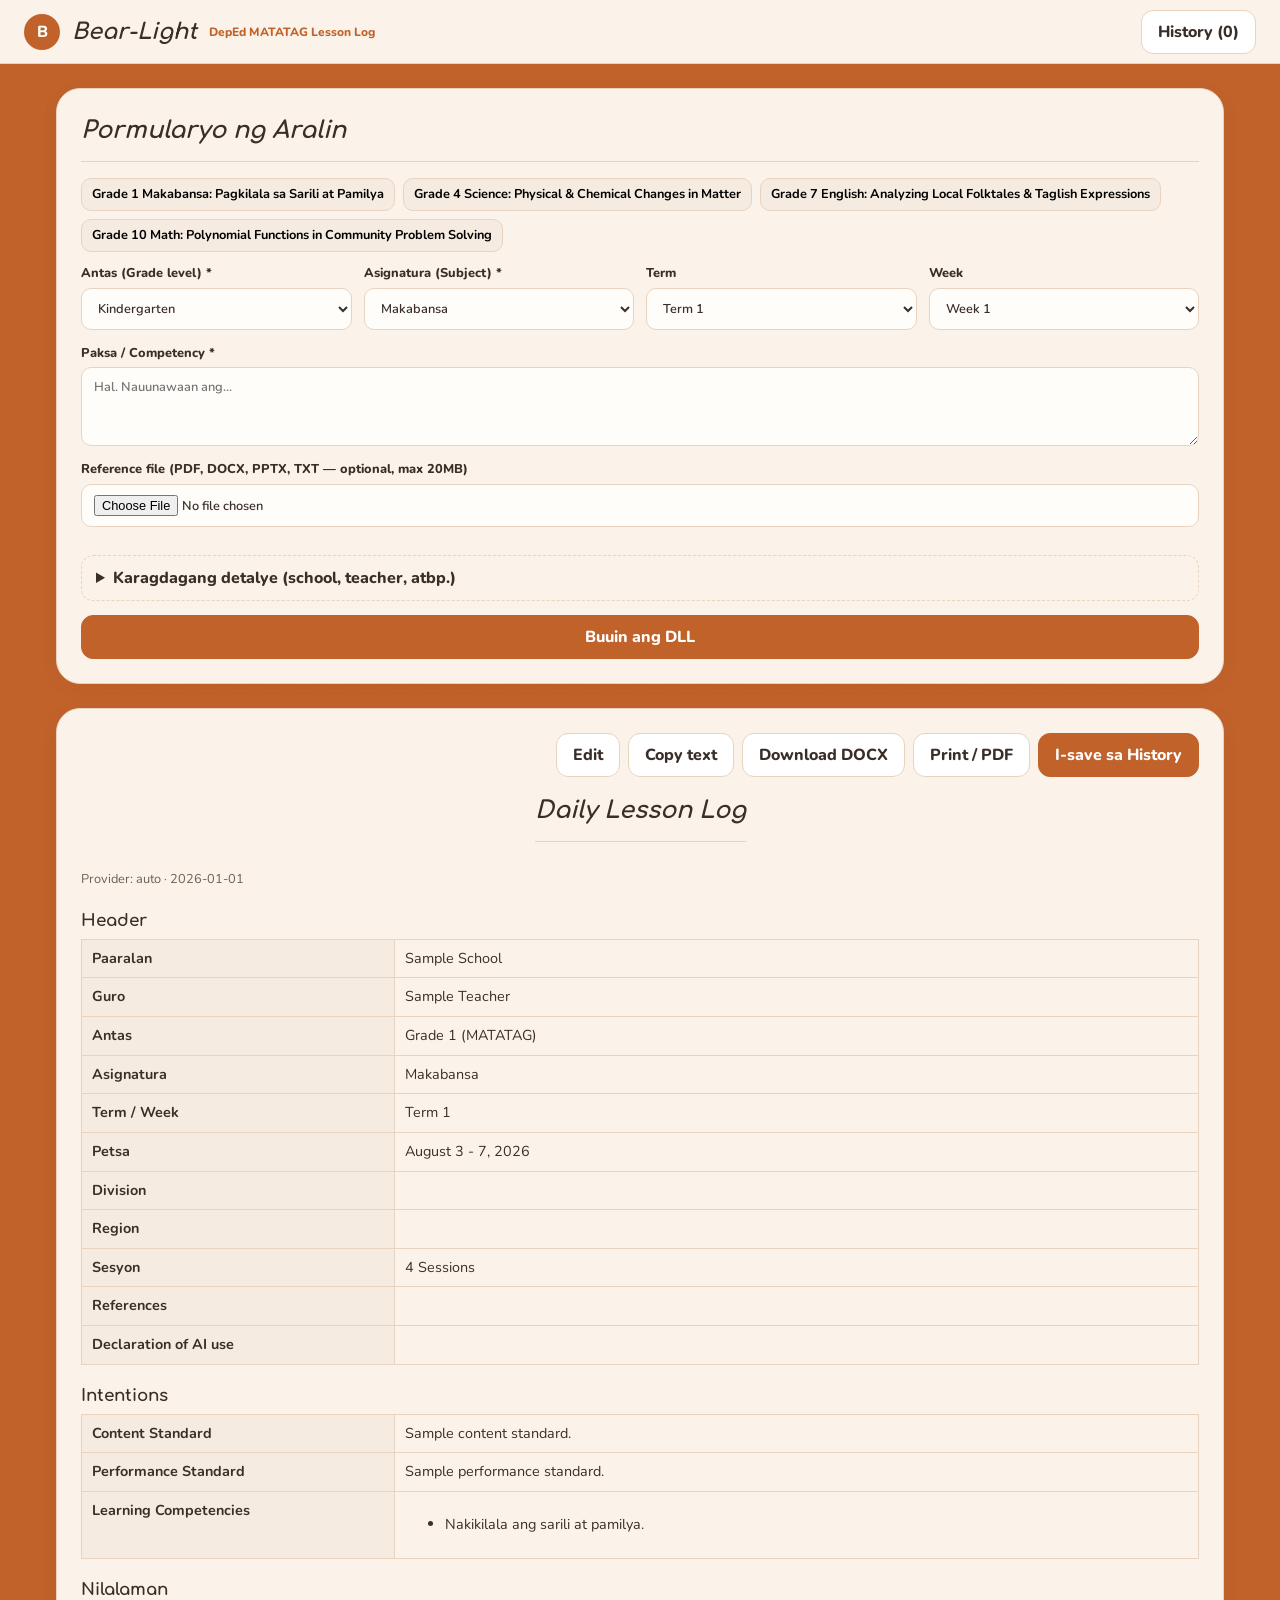
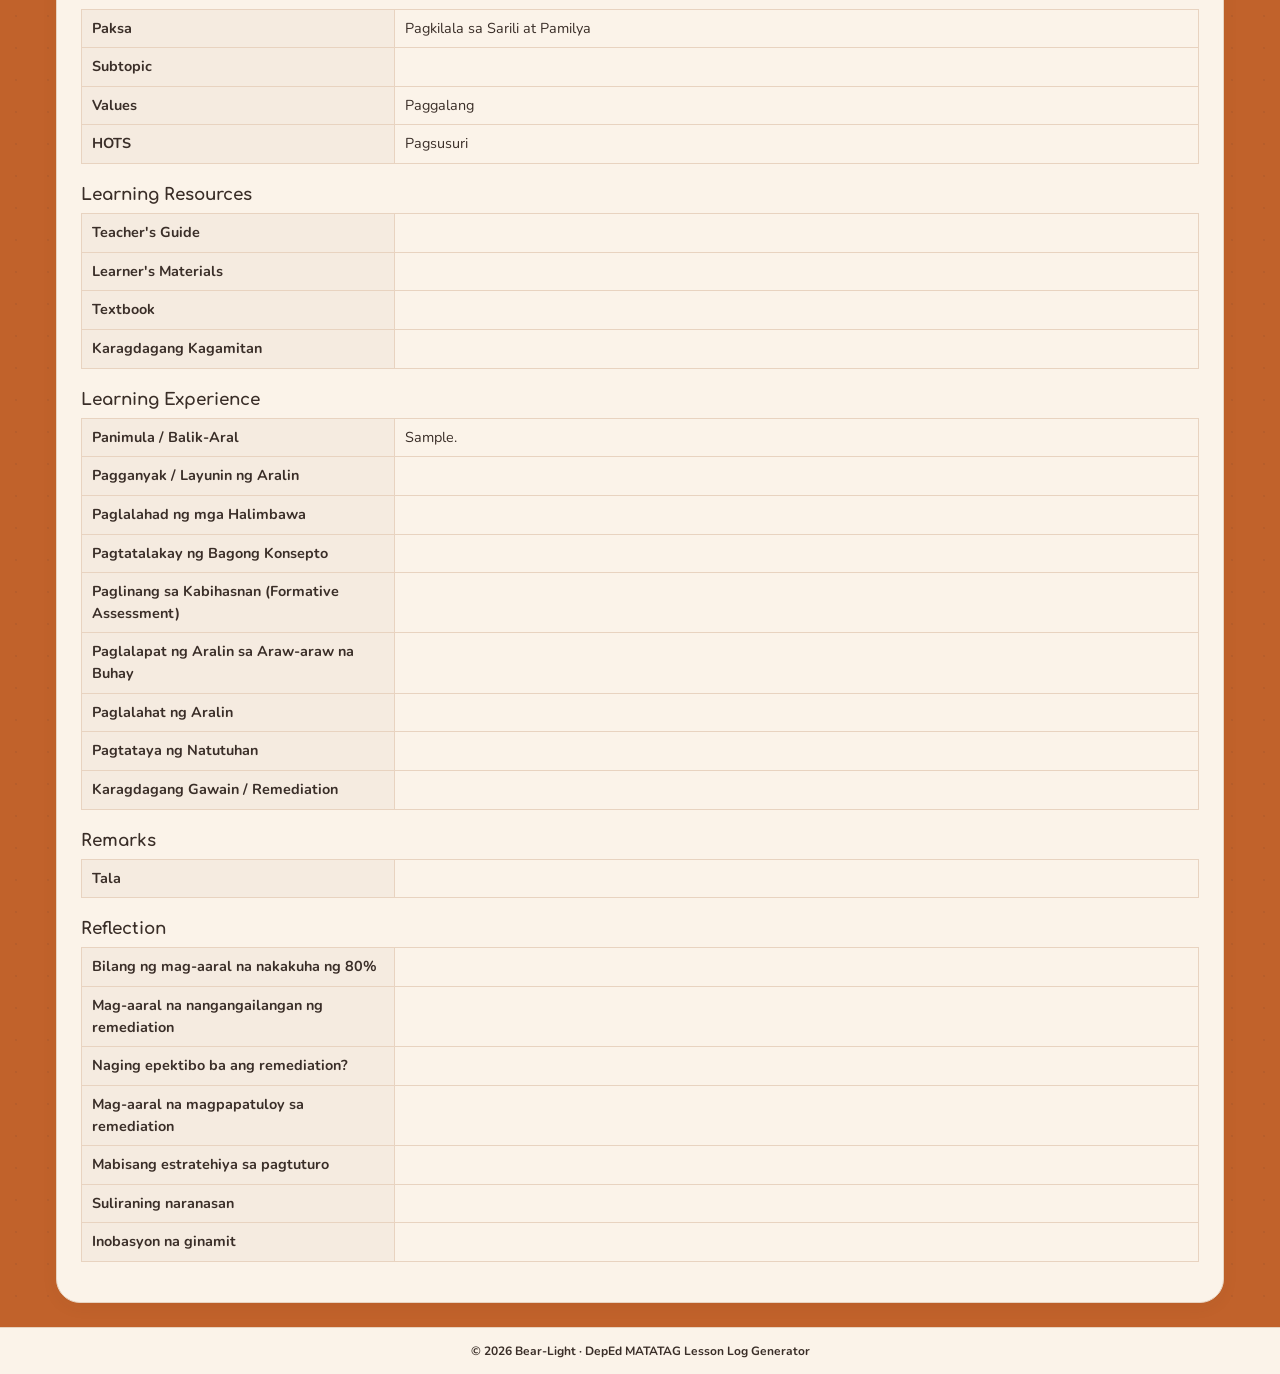
==== frontend/index.html @ 32cc7089 "Initial commit: vanilla HTML/CSS/JS port + FastAPI backend" ====
<!DOCTYPE html>
<html lang="fil">
<head>
  <meta charset="UTF-8">
  <meta name="viewport" content="width=device-width, initial-scale=1">
  <title>Bear-Light — DepEd MATATAG DLL Generator</title>
  <link rel="preconnect" href="https://fonts.googleapis.com">
  <link href="https://fonts.googleapis.com/css2?family=Comfortaa:wght@500;700&family=Nunito:wght@400;600;800&display=swap" rel="stylesheet">
  <link rel="stylesheet" href="css/styles.css">
</head>
<body>
  <header class="topbar no-print">
    <div class="brand"><span class="brand-mark">B</span><h1>Bear-Light</h1><span class="brand-sub">DepEd MATATAG Lesson Log</span></div>
    <button id="history-btn" type="button" class="btn btn-ghost">History (<span id="history-count">0</span>)</button>
  </header>

  <main class="wrap">
    <section id="dll-form-container" class="card no-print">
      <h2>Pormularyo ng Aralin</h2>
      <div class="samples" id="samples"></div>
      <form id="dll-form" novalidate>
        <div class="grid4">
          <label>Antas (Grade level) *<select id="gradeLevel"></select></label>
          <label>Asignatura (Subject) *<select id="subjectArea"></select></label>
          <label>Term<select id="quarter"><option>Term 1</option><option>Term 2</option><option>Term 3</option><option>Term 4</option></select></label>
          <label>Week<select id="weekNumber"></select></label>
        </div>
        <label>Paksa / Competency *<textarea id="topic" rows="3" placeholder="Hal. Nauunawaan ang..."></textarea></label>
        <label>Reference file (PDF, DOCX, PPTX, TXT — optional, max 20MB)<input type="file" id="refFile" accept=".pdf,.docx,.pptx,.txt,.md,.csv,.json"></label>
        <p class="hint" id="refFileNote"></p>
        <details>
          <summary>Karagdagang detalye (school, teacher, atbp.)</summary>
          <div class="grid2">
            <label>Paaralan<input id="schoolName" placeholder="Pangalan ng paaralan"></label>
            <label>Guro<input id="teacherName" placeholder="Pangalan ng guro"></label>
            <label>Region<input id="region"></label>
            <label>Division<input id="division"></label>
            <label>Petsa ng pagtuturo<input id="teachingDates" placeholder="Hal. August 3 - 7, 2026"></label>
            <label>Bilang ng sesyon<input id="noOfSessions" placeholder="Hal. 4 Sessions"></label>
          </div>
          <div class="grid2"><label>Logo 1 (kaliwa, hal. DepEd)<input type="file" id="leftLogo" accept="image/png,image/jpeg,image/gif"></label><label>Logo 2 (kanan, hal. paaralan)<input type="file" id="rightLogo" accept="image/png,image/jpeg,image/gif"></label></div>
          <label>References<textarea id="references" rows="2"></textarea></label>
          <label>Declaration of AI use<textarea id="declarationOfAiUse" rows="2"></textarea></label>
        </details>
        <p id="form-error" class="error" role="alert" hidden></p>
        <button id="generate-btn" type="submit" class="btn btn-primary">Buuin ang DLL</button>
      </form>
    </section>

    <section id="dll-output-container" class="card">
      <div class="toolbar no-print">
        <button id="edit-btn" type="button" class="btn btn-ghost">Edit</button>
        <button id="copy-btn" type="button" class="btn btn-ghost">Copy text</button>
        <button id="docx-btn" type="button" class="btn btn-ghost">Download DOCX</button>
        <button id="print-btn" type="button" class="btn btn-ghost">Print / PDF</button>
        <button id="save-btn" type="button" class="btn btn-primary">I-save sa History</button>
      </div>
      <div id="preview"></div>
    </section>
  </main>

  <aside id="history-drawer" class="drawer no-print" hidden>
    <div class="drawer-head"><strong>Saved History</strong><button id="history-close" type="button" class="btn btn-ghost">Close</button></div>
    <input id="history-search" type="search" placeholder="Search grade or subject">
    <ul id="history-list"></ul>
    <button id="history-clear" type="button" class="btn btn-ghost danger">Clear all</button>
  </aside>

  <footer class="foot no-print">© 2026 Bear-Light · DepEd MATATAG Lesson Log Generator</footer>
  <script type="module" src="js/main.js"></script>
</body>
</html>
---- frontend/css/styles.css ----
/* Bear-Light styles. Tokens first: change colors HERE only. */
:root{
  --bg:#C1622B; --card:#FBF3E9; --border:#E8D3C0; --primary:#C1622B; --primary-hover:#A85322;
  --sage:#7A9E7E; --text:#3A2E28; --muted:#6E5F55; --danger:#9B2C2C; --ink-faint:rgba(58,46,40,.08);
  --font-body:'Nunito',system-ui,sans-serif; --font-head:'Comfortaa','Nunito',sans-serif;
}
*{box-sizing:border-box}
body{margin:0;background:var(--bg);color:var(--text);font-family:var(--font-body);line-height:1.5;
  background-image:radial-gradient(var(--ink-faint) 1px,transparent 1px);background-size:32px 32px;min-height:100vh;display:flex;flex-direction:column}
h1,h2{font-family:var(--font-head);margin:0}
.topbar{position:sticky;top:0;z-index:10;display:flex;justify-content:space-between;align-items:center;height:64px;padding:0 24px;background:var(--card);border-bottom:1px solid var(--border)}
.brand{display:flex;align-items:center;gap:12px}
.brand-mark{display:grid;place-items:center;width:36px;height:36px;border-radius:50%;background:var(--primary);color:#fff;font-weight:800}
.brand h1{font-size:1.4rem;font-style:italic}
.brand-sub{color:var(--primary);font-weight:800;font-size:.75rem}
.wrap{flex:1;width:100%;max-width:1200px;margin:0 auto;padding:24px 16px;display:flex;flex-direction:column;gap:24px}
.card{background:var(--card);border:1px solid var(--border);border-radius:1.5rem;padding:24px;box-shadow:0 4px 20px -4px rgba(80,50,30,.08)}
.card h2{font-size:1.5rem;font-style:italic;padding-bottom:12px;border-bottom:1px solid var(--border);margin-bottom:16px}
form{display:flex;flex-direction:column;gap:14px}
label{display:flex;flex-direction:column;gap:4px;font-weight:800;font-size:.8rem}
input,select,textarea{font:inherit;font-weight:600;padding:10px 12px;border:1px solid var(--border);border-radius:10px;background:#FFFDF9;color:var(--text)}
input:focus,select:focus,textarea:focus,button:focus-visible,summary:focus-visible{outline:2px solid var(--primary);outline-offset:2px}
.grid4{display:grid;grid-template-columns:repeat(auto-fit,minmax(200px,1fr));gap:12px}
.grid2{display:grid;grid-template-columns:repeat(auto-fit,minmax(260px,1fr));gap:12px;margin:12px 0}
details{border:1px dashed var(--border);border-radius:12px;padding:10px 14px}
summary{cursor:pointer;font-weight:800}
.samples{display:flex;flex-wrap:wrap;gap:8px;margin-bottom:12px}
.chip{border:1px solid var(--border);background:#F5EBE0;border-radius:10px;padding:6px 10px;font:inherit;font-size:.8rem;font-weight:700;cursor:pointer}
.chip:hover{border-color:var(--primary)}
.btn{font:inherit;font-weight:800;border-radius:12px;padding:9px 16px;cursor:pointer;border:1px solid var(--border)}
.btn-primary{background:var(--primary);color:#fff;border-color:var(--primary)}
.btn-primary:hover{background:var(--primary-hover)}
.btn-primary:disabled{opacity:.6;cursor:wait}
.btn-ghost{background:#fff;color:var(--text)}
.btn-ghost:hover{background:#F5EBE0}
.danger{color:var(--danger)}
.hint{margin:0;font-size:.75rem;color:var(--muted)}
.error{margin:0;color:var(--danger);font-weight:800}
.toolbar{display:flex;flex-wrap:wrap;gap:8px;justify-content:flex-end;margin-bottom:16px}

/* DLL preview */
#preview table{width:100%;border-collapse:collapse;margin-bottom:16px;font-size:.9rem}
#preview th,#preview td{border:1px solid var(--border);padding:8px 10px;text-align:left;vertical-align:top}
#preview th{background:#F5EBE0;width:28%}
#preview h3{font-family:var(--font-head);font-size:1.05rem;margin:18px 0 6px}
#preview .meta{color:var(--muted);font-size:.8rem}
#preview [contenteditable="true"]{outline:1px dashed var(--primary);background:#FFFDF9;border-radius:4px;min-height:1.2em}
.empty{padding:32px;text-align:center;color:var(--muted)}

/* History drawer */
.drawer{position:fixed;inset:0 0 0 auto;width:min(420px,100%);z-index:20;background:var(--card);border-left:1px solid var(--border);box-shadow:-8px 0 30px rgba(0,0,0,.25);display:flex;flex-direction:column;gap:10px;padding:16px;overflow:hidden}
.drawer[hidden]{display:none}
.drawer-head{display:flex;justify-content:space-between;align-items:center}
#history-list{list-style:none;margin:0;padding:0;overflow:auto;flex:1;display:flex;flex-direction:column;gap:8px}
#history-list li{background:#FFFDF9;border:1px solid var(--border);border-radius:12px;padding:10px 12px;display:flex;justify-content:space-between;gap:8px;cursor:pointer}
#history-list li:hover{background:#F5EBE0}
#history-list small{color:var(--muted)}
.foot{background:var(--card);border-top:1px solid var(--border);text-align:center;padding:14px;font-size:.75rem;font-weight:700}

@media (prefers-reduced-motion:reduce){*{transition:none!important;animation:none!important}}
@media print{
  @page{size:landscape;margin:.5in}
  body{background:#fff!important;color:#000}
  .no-print,#dll-form-container{display:none!important}
  .card{border:none;box-shadow:none;padding:0}
  #preview th,#preview td{border-color:#000;color:#000}
}

#preview .logos{display:flex;justify-content:space-between;align-items:center;gap:12px}
#preview .logos img{height:64px;width:auto}
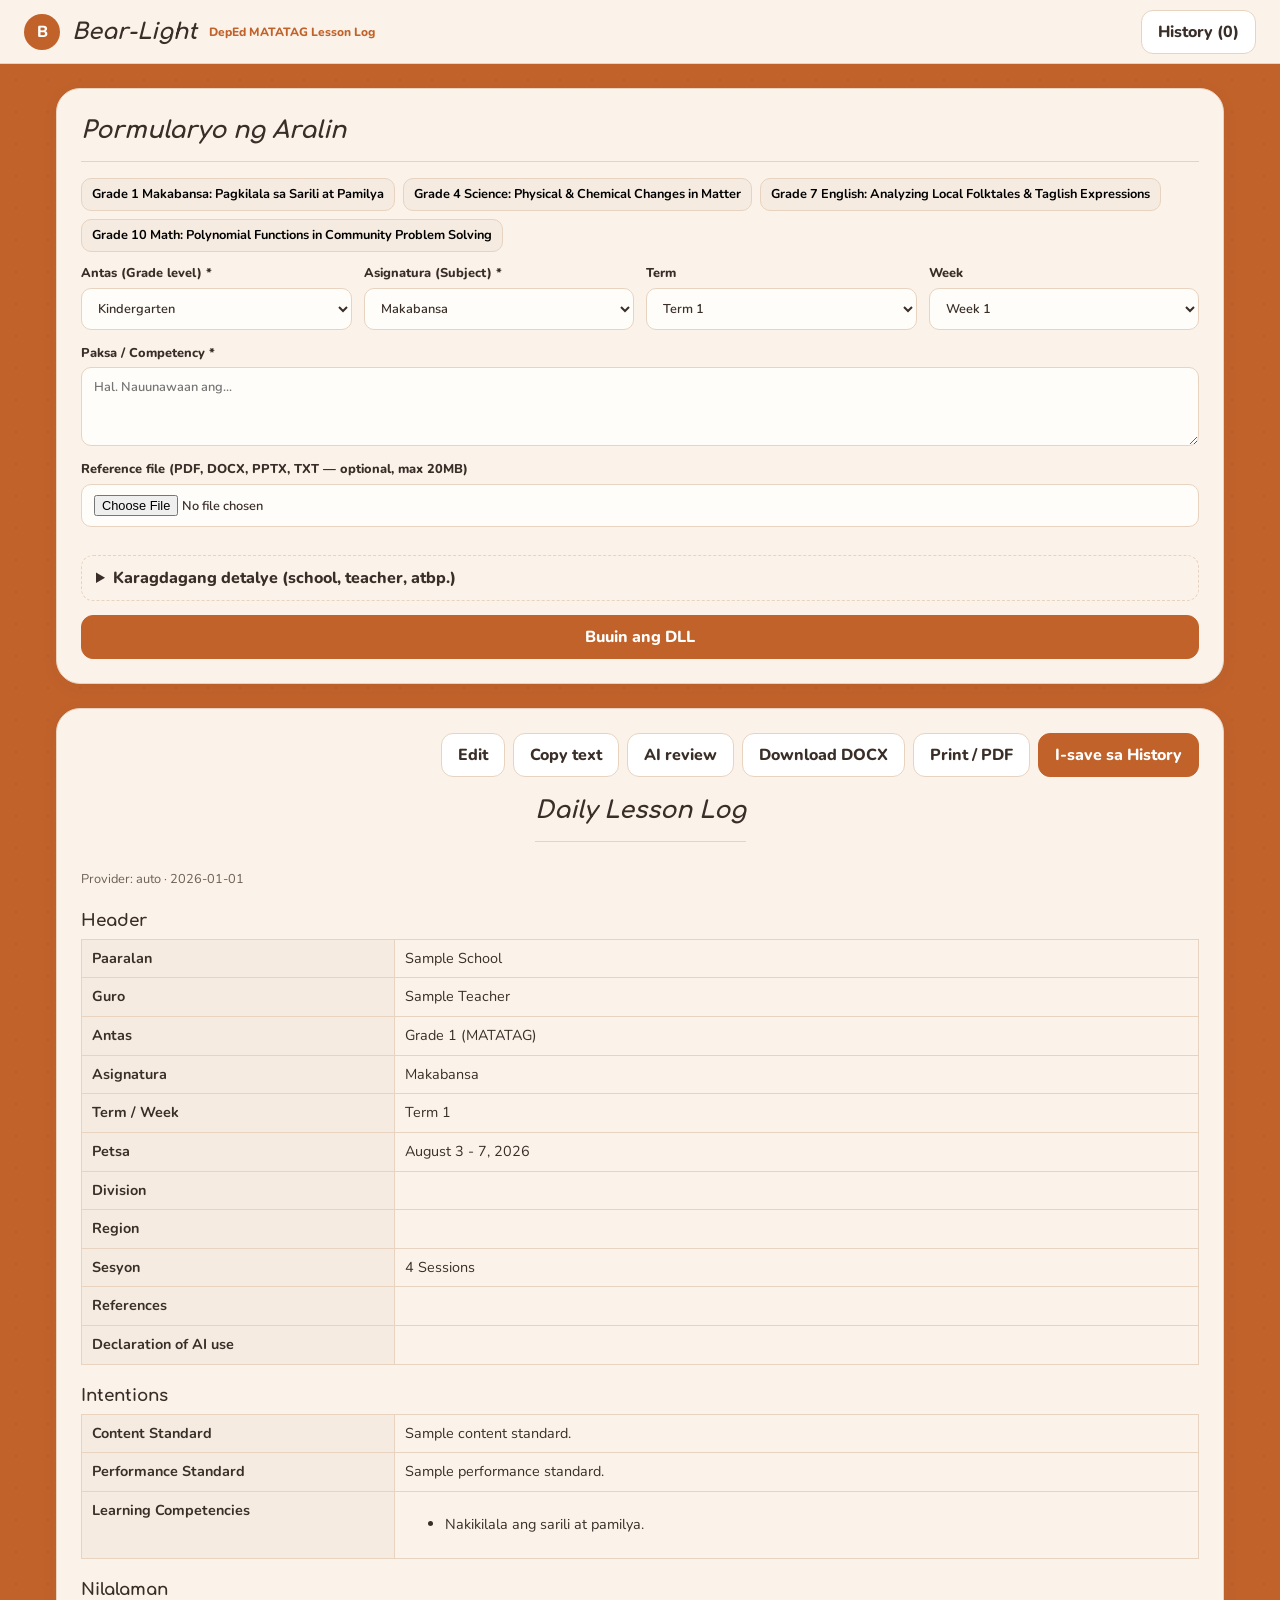
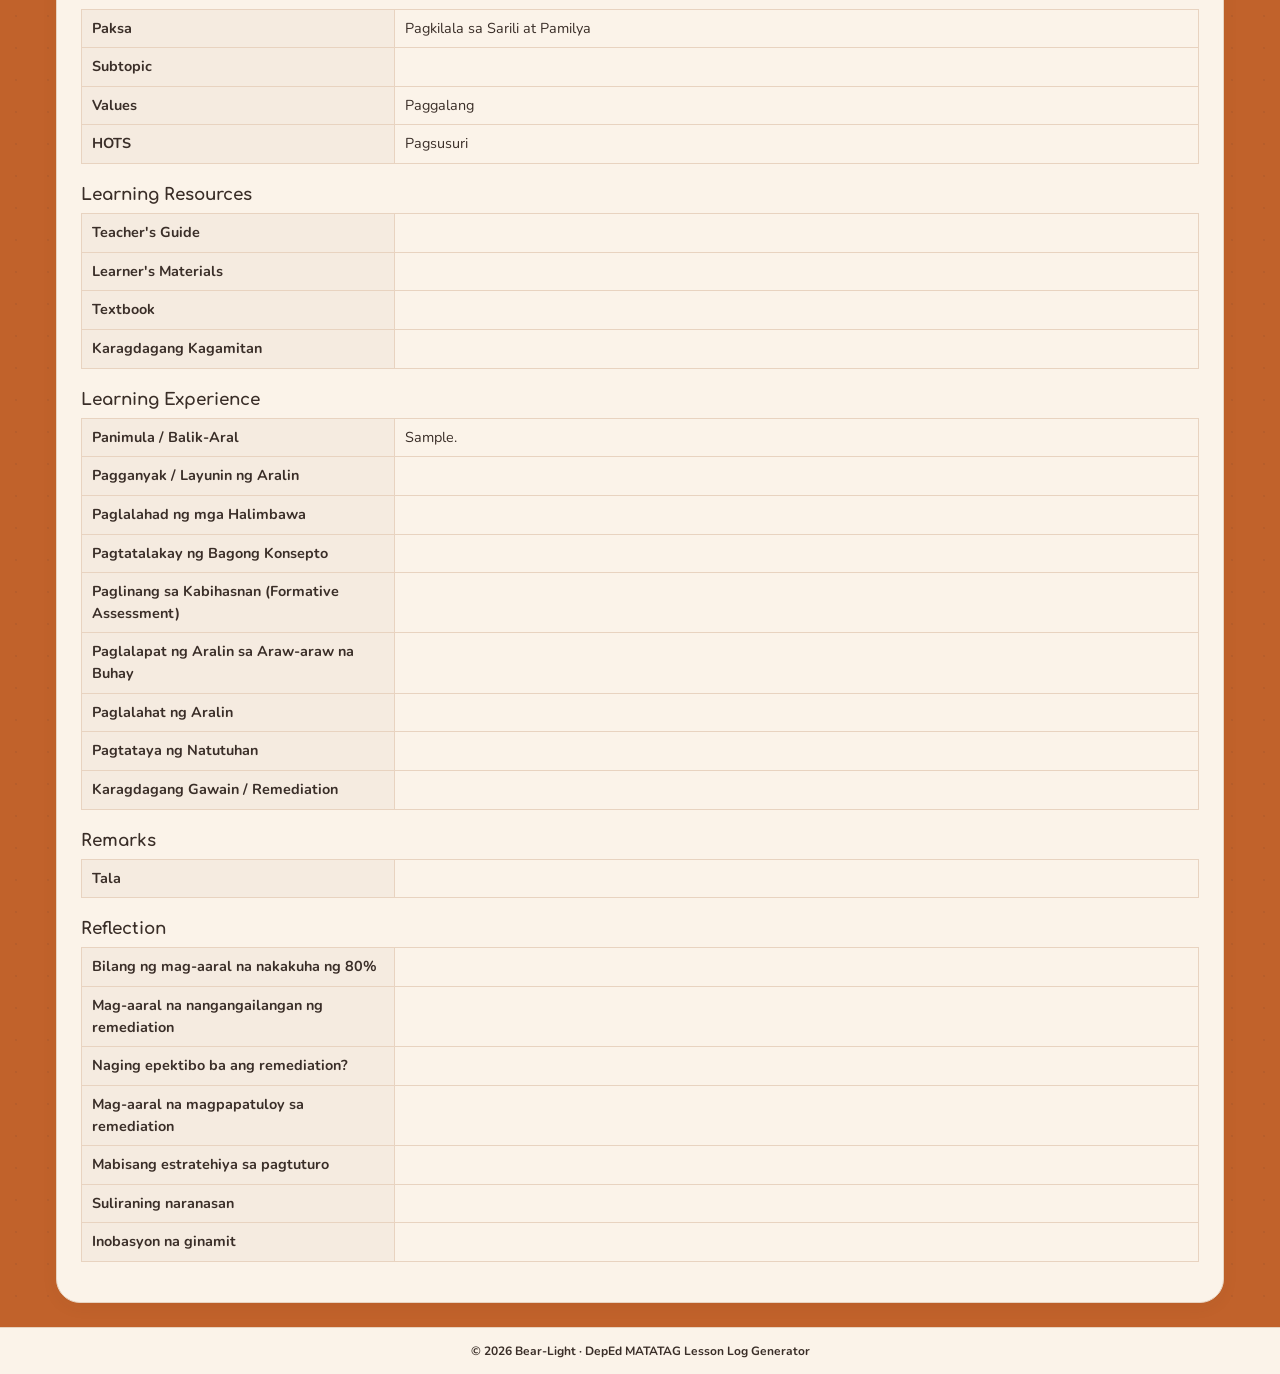
==== commit f31c4d1b: "Added AI review and Made open route just for that review feature" ====
--- a/frontend/index.html
+++ b/frontend/index.html
@@ -11,6 +11,7 @@
 <body>
   <header class="topbar no-print">
     <div class="brand"><span class="brand-mark">B</span><h1>Bear-Light</h1><span class="brand-sub">DepEd MATATAG Lesson Log</span></div>
+    <div id="provider-status" class="provider-status" role="status" aria-label="Estado ng AI providers"></div>
     <button id="history-btn" type="button" class="btn btn-ghost">History (<span id="history-count">0</span>)</button>
   </header>
 
@@ -51,6 +52,7 @@
       <div class="toolbar no-print">
         <button id="edit-btn" type="button" class="btn btn-ghost">Edit</button>
         <button id="copy-btn" type="button" class="btn btn-ghost">Copy text</button>
+        <button id="review-btn" type="button" class="btn btn-ghost">AI review</button>
         <button id="docx-btn" type="button" class="btn btn-ghost">Download DOCX</button>
         <button id="print-btn" type="button" class="btn btn-ghost">Print / PDF</button>
         <button id="save-btn" type="button" class="btn btn-primary">I-save sa History</button>
--- a/frontend/css/styles.css
+++ b/frontend/css/styles.css
@@ -68,3 +68,25 @@
 
 #preview .logos{display:flex;justify-content:space-between;align-items:center;gap:12px}
 #preview .logos img{height:64px;width:auto}
+
+/* Provider status chips (top bar) */
+.provider-status{display:flex;flex-wrap:wrap;gap:8px;margin-left:auto;margin-right:12px}
+.pchip{display:inline-flex;align-items:center;gap:6px;padding:4px 10px;background:#243247;border:1px solid rgba(255,255,255,.35);border-radius:999px;font-size:.75rem;font-weight:600;color:#fff}  /* dark chip: readable on cream OR navy headers */
+.dot{width:9px;height:9px;border-radius:50%;background:#94A3B8}
+.dot-healthy{background:#4ADE80}.dot-degraded,.dot-rate_limited{background:#FBBF24}.dot-dead{background:#F87171}
+.sr-only{position:absolute;width:1px;height:1px;overflow:hidden;clip:rect(0 0 0 0);white-space:nowrap}
+@media (max-width:640px){.provider-status{display:none}}
+
+/* Compliance flags */
+.compliance{margin:0 0 16px;padding:12px 14px;border:1px solid #D0D5DD;border-radius:10px;background:#F9FAFB;font-family:system-ui,sans-serif;font-size:.875rem;color:#1A2332}
+.compliance ul{margin:8px 0;padding-left:0;list-style:none;display:grid;gap:6px}
+.comp-head{display:flex;flex-wrap:wrap;gap:8px;align-items:center;margin:0}
+.comp-badge,.comp-tag{display:inline-block;padding:2px 8px;border-radius:999px;font-size:.75rem;font-weight:700}
+.comp-pass{background:#D1FADF;color:#05603A}.comp-review,.comp-warn{background:#FEF0C7;color:#93370D}.comp-fail{background:#FEE4E2;color:#B42318}
+.comp-note{margin:8px 0 0;font-size:.75rem;color:#55657A}
+#preview tr.flag-fail th,#preview tr.flag-fail td{background:#FEF3F2}
+#preview tr.flag-warn th,#preview tr.flag-warn td{background:#FFFAEB}
+#preview tr.flag-fail th,#preview tr.flag-warn th{box-shadow:inset 4px 0 0 #D92D20}
+#preview tr.flag-warn th{box-shadow:inset 4px 0 0 #F79009}
+.comp-quote{margin-top:2px;font-style:italic;color:#475467;font-size:.8125rem}
+.ai-review{margin-top:-4px}
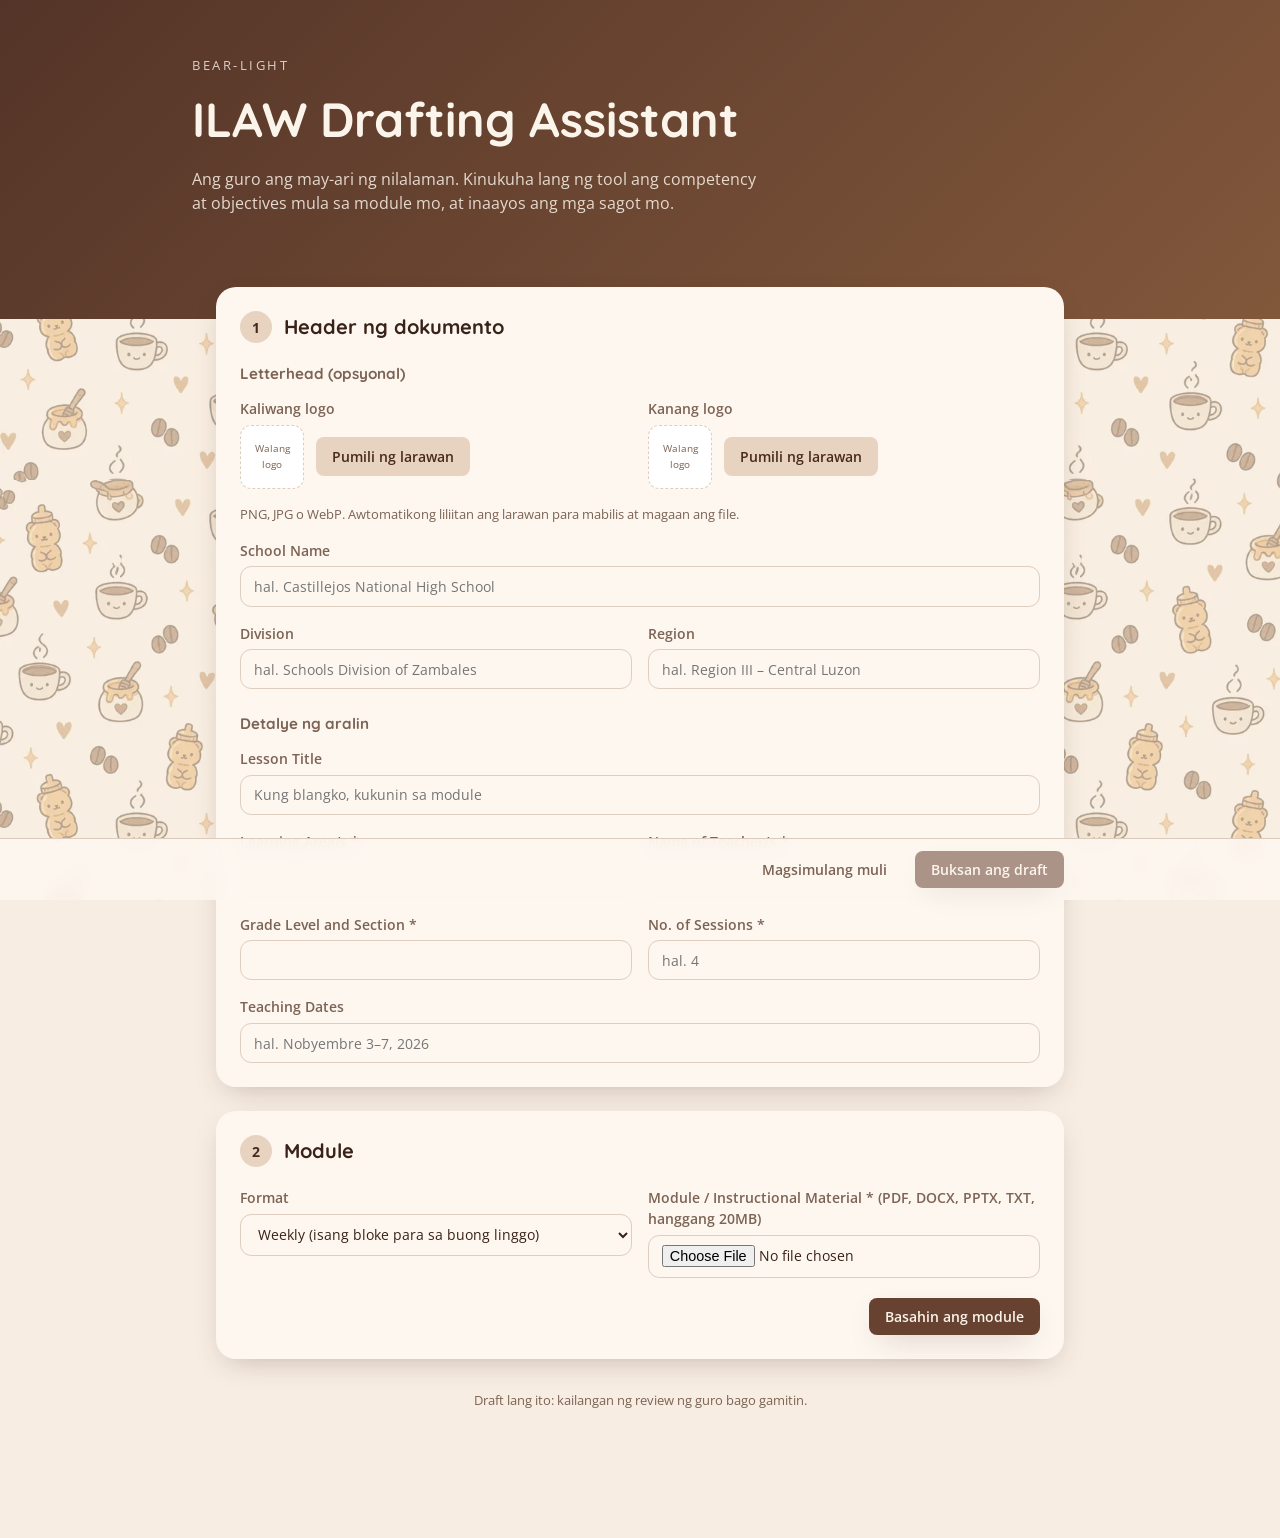
==== commit 1db167d6: "Mocha UI, header and logo fields, DOCX export, deploy config" ====
--- a/frontend/index.html
+++ b/frontend/index.html
@@ -3,72 +3,152 @@
 <head>
   <meta charset="UTF-8">
   <meta name="viewport" content="width=device-width, initial-scale=1">
-  <title>Bear-Light — DepEd MATATAG DLL Generator</title>
+  <meta name="theme-color" content="#543428">
+  <title>Bear-Light — ILAW Drafting Assistant</title>
+  <meta name="description" content="Drafting assistant para sa ILAW Lesson Plan. Ang guro ang sumusulat; inaayos lang ng AI ang pagkakasunod at balarila.">
+  <link rel="icon" href="data:image/svg+xml,%3Csvg xmlns='http://www.w3.org/2000/svg' viewBox='0 0 64 64'%3E%3Ccircle cx='32' cy='32' r='32' fill='%23684231'/%3E%3Ctext x='32' y='43' font-size='34' font-family='sans-serif' font-weight='700' text-anchor='middle' fill='%23fbf4ea'%3EB%3C/text%3E%3C/svg%3E">
   <link rel="preconnect" href="https://fonts.googleapis.com">
-  <link href="https://fonts.googleapis.com/css2?family=Comfortaa:wght@500;700&family=Nunito:wght@400;600;800&display=swap" rel="stylesheet">
+  <link rel="preconnect" href="https://fonts.gstatic.com" crossorigin>
+  <link href="https://fonts.googleapis.com/css2?family=Quicksand:wght@500;600;700&family=Open+Sans:wght@400;600;700&display=swap" rel="stylesheet">
   <link rel="stylesheet" href="css/styles.css">
 </head>
 <body>
-  <header class="topbar no-print">
-    <div class="brand"><span class="brand-mark">B</span><h1>Bear-Light</h1><span class="brand-sub">DepEd MATATAG Lesson Log</span></div>
-    <div id="provider-status" class="provider-status" role="status" aria-label="Estado ng AI providers"></div>
-    <button id="history-btn" type="button" class="btn btn-ghost">History (<span id="history-count">0</span>)</button>
+  <div class="doodles" aria-hidden="true"></div>
+
+  <header class="hero">
+    <div class="hero-inner">
+      <p class="eyebrow">Bear-Light</p>
+      <h1>ILAW Drafting Assistant</h1>
+      <p class="hero-sub">Ang guro ang may-ari ng nilalaman. Kinukuha lang ng tool ang competency at objectives mula sa module mo, at inaayos ang mga sagot mo.</p>
+      <div id="provider-status" class="provider-status" role="status" aria-label="Estado ng AI providers"></div>
+    </div>
   </header>
 
-  <main class="wrap">
-    <section id="dll-form-container" class="card no-print">
-      <h2>Pormularyo ng Aralin</h2>
-      <div class="samples" id="samples"></div>
-      <form id="dll-form" novalidate>
-        <div class="grid4">
-          <label>Antas (Grade level) *<select id="gradeLevel"></select></label>
-          <label>Asignatura (Subject) *<select id="subjectArea"></select></label>
-          <label>Term<select id="quarter"><option>Term 1</option><option>Term 2</option><option>Term 3</option><option>Term 4</option></select></label>
-          <label>Week<select id="weekNumber"></select></label>
+  <main>
+    <!-- 1. HEADER -->
+    <section class="card" id="card-header" aria-labelledby="h-header">
+      <div class="card-head"><span class="badge">1</span><h2 id="h-header">Header ng dokumento</h2></div>
+
+      <h3 class="sub-head">Letterhead (opsyonal)</h3>
+      <div class="grid">
+        <div class="logo-cell" data-side="left">
+          <span>Kaliwang logo</span>
+          <div class="logo-row">
+            <div class="logo-thumb"><img alt="Kaliwang logo" hidden><small>Walang logo</small></div>
+            <label class="btn soft file-btn">Pumili ng larawan<input type="file" class="sr-only" accept="image/png,image/jpeg,image/webp"></label>
+            <button type="button" class="btn ghost logo-remove" hidden>Alisin</button>
+          </div>
         </div>
-        <label>Paksa / Competency *<textarea id="topic" rows="3" placeholder="Hal. Nauunawaan ang..."></textarea></label>
-        <label>Reference file (PDF, DOCX, PPTX, TXT — optional, max 20MB)<input type="file" id="refFile" accept=".pdf,.docx,.pptx,.txt,.md,.csv,.json"></label>
-        <p class="hint" id="refFileNote"></p>
-        <details>
-          <summary>Karagdagang detalye (school, teacher, atbp.)</summary>
-          <div class="grid2">
-            <label>Paaralan<input id="schoolName" placeholder="Pangalan ng paaralan"></label>
-            <label>Guro<input id="teacherName" placeholder="Pangalan ng guro"></label>
-            <label>Region<input id="region"></label>
-            <label>Division<input id="division"></label>
-            <label>Petsa ng pagtuturo<input id="teachingDates" placeholder="Hal. August 3 - 7, 2026"></label>
-            <label>Bilang ng sesyon<input id="noOfSessions" placeholder="Hal. 4 Sessions"></label>
+        <div class="logo-cell" data-side="right">
+          <span>Kanang logo</span>
+          <div class="logo-row">
+            <div class="logo-thumb"><img alt="Kanang logo" hidden><small>Walang logo</small></div>
+            <label class="btn soft file-btn">Pumili ng larawan<input type="file" class="sr-only" accept="image/png,image/jpeg,image/webp"></label>
+            <button type="button" class="btn ghost logo-remove" hidden>Alisin</button>
           </div>
-          <div class="grid2"><label>Logo 1 (kaliwa, hal. DepEd)<input type="file" id="leftLogo" accept="image/png,image/jpeg,image/gif"></label><label>Logo 2 (kanan, hal. paaralan)<input type="file" id="rightLogo" accept="image/png,image/jpeg,image/gif"></label></div>
-          <label>References<textarea id="references" rows="2"></textarea></label>
-          <label>Declaration of AI use<textarea id="declarationOfAiUse" rows="2"></textarea></label>
-        </details>
-        <p id="form-error" class="error" role="alert" hidden></p>
-        <button id="generate-btn" type="submit" class="btn btn-primary">Buuin ang DLL</button>
+        </div>
+        <p class="hint cell full" id="logo-hint">PNG, JPG o WebP. Awtomatikong liliitan ang larawan para mabilis at magaan ang file.</p>
+        <p id="logo-err" class="error cell full" role="alert" hidden></p>
+        <label class="cell full"><span>School Name</span><input type="text" id="schoolName" autocomplete="organization" placeholder="hal. Castillejos National High School"></label>
+        <label class="cell"><span>Division</span><input type="text" id="division" placeholder="hal. Schools Division of Zambales"></label>
+        <label class="cell"><span>Region</span><input type="text" id="region" placeholder="hal. Region III – Central Luzon"></label>
+      </div>
+
+      <h3 class="sub-head">Detalye ng aralin</h3>
+      <div class="grid">
+        <label class="cell full"><span>Lesson Title</span><input type="text" id="lessonTitle" placeholder="Kung blangko, kukunin sa module"></label>
+        <label class="cell"><span>Learning Area/s *</span><input type="text" id="learningArea"></label>
+        <label class="cell"><span>Name of Teacher/s *</span><input type="text" id="teacherName" autocomplete="name"></label>
+        <label class="cell"><span>Grade Level and Section *</span><input type="text" id="gradeSection"></label>
+        <label class="cell"><span>No. of Sessions *</span><input type="text" id="noOfSessions" inputmode="numeric" placeholder="hal. 4"></label>
+        <label class="cell full"><span>Teaching Dates</span><input type="text" id="teachingDates" placeholder="hal. Nobyembre 3–7, 2026"></label>
+      </div>
+    </section>
+
+    <!-- 2. MODULE -->
+    <section class="card" id="card-module" aria-labelledby="h-module">
+      <div class="card-head"><span class="badge">2</span><h2 id="h-module">Module</h2></div>
+      <form id="form1" novalidate>
+        <div class="grid">
+          <label class="cell"><span>Format</span>
+            <select id="mode"><option value="weekly">Weekly (isang bloke para sa buong linggo)</option><option value="daily">Daily (Day 1 hanggang Day 5)</option></select>
+          </label>
+          <label class="cell"><span>Module / Instructional Material * (PDF, DOCX, PPTX, TXT, hanggang 20MB)</span>
+            <input type="file" id="moduleFile" accept=".pdf,.docx,.pptx,.txt,.md">
+          </label>
+        </div>
+        <p id="err1" class="error" role="alert" hidden></p>
+        <div class="row-actions"><button id="read-btn" type="submit" class="btn primary">Basahin ang module</button></div>
       </form>
     </section>
 
-    <section id="dll-output-container" class="card">
-      <div class="toolbar no-print">
-        <button id="edit-btn" type="button" class="btn btn-ghost">Edit</button>
-        <button id="copy-btn" type="button" class="btn btn-ghost">Copy text</button>
-        <button id="review-btn" type="button" class="btn btn-ghost">AI review</button>
-        <button id="docx-btn" type="button" class="btn btn-ghost">Download DOCX</button>
-        <button id="print-btn" type="button" class="btn btn-ghost">Print / PDF</button>
-        <button id="save-btn" type="button" class="btn btn-primary">I-save sa History</button>
-      </div>
-      <div id="preview"></div>
+    <!-- 3. CONFIRM -->
+    <section class="card" id="card-confirm" aria-labelledby="h-confirm" hidden>
+      <div class="card-head"><span class="badge">3</span><h2 id="h-confirm">Kumpirmahin ang mula sa module</h2></div>
+      <p class="hint">Eksaktong sipi ito mula sa module mo. Hindi ito isinulat ng AI. Pumili lang ng gagamitin. Sa Daily, lagyan ng tsek ang araw kung saan ito gagamitin.</p>
+      <p id="dropped" class="hint"></p>
+      <div id="candidates"></div>
+      <label class="check"><input type="checkbox" id="confirmBox"> Binasa ko ang mga napili at kinukumpirma kong tama ang mga ito.</label>
+      <p id="err2" class="error" role="alert" hidden></p>
+      <div class="row-actions"><button id="to-answers-btn" type="button" class="btn primary">Ituloy</button></div>
     </section>
+
+    <!-- 4. ANSWERS -->
+    <section class="card" id="card-answers" aria-labelledby="h-answers" hidden>
+      <div class="card-head"><span class="badge">4</span><h2 id="h-answers">Mga sagot mo</h2></div>
+      <p class="hint">Ikaw ang sumulat ng nilalaman. Aayusin lang ng AI ang pagkakasunod, linaw, at balarila. Ang iniwang blangko ay mananatiling blangko.</p>
+      <form id="form3" novalidate>
+        <div class="grid">
+          <label class="cell full"><span>Pre-Lesson: paano mo ihahanda ang mga mag-aaral?</span><textarea id="preLesson" rows="3"></textarea></label>
+          <div class="cell full">
+            <span>Flow: mga gawain bawat sesyon</span>
+            <div id="flow-list"></div>
+            <button id="add-session-btn" type="button" class="btn soft">+ Magdagdag ng sesyon</button>
+          </div>
+          <label class="cell full"><span>Learning Resources</span><textarea id="learningResources" rows="2" placeholder="Isama ang alternatibo kung sakaling magkaproblema"></textarea></label>
+          <label class="cell full"><span>Opportunities for integration</span><textarea id="integration" rows="2"></textarea></label>
+          <div class="cell full"><button id="na-btn" type="button" class="btn soft">Isulat ang N/A</button></div>
+          <label class="cell full"><span>Formative Assessment: gawain o tanong, paano hihingi ng tulong, at mga akomodasyon</span><textarea id="formative" rows="3"></textarea></label>
+          <label class="cell full"><span>Extended learning opportunities</span><textarea id="extendedLearning" rows="2"></textarea></label>
+          <label class="cell full"><span>Learner Context: obserbasyon mo sa mga mag-aaral (lakas, interes, hadlang)</span><textarea id="learnerContext" rows="3"></textarea></label>
+          <label class="cell full"><span>Reflections (opsyonal, isulat pagkatapos ng aralin)</span><textarea id="reflections" rows="2"></textarea></label>
+          <label class="cell full"><span>References (galing sa module; maaari mong baguhin)</span><textarea id="references" rows="2"></textarea></label>
+        </div>
+        <p id="err3" class="error" role="alert" hidden></p>
+        <div class="row-actions"><button id="draft-btn" type="submit" class="btn primary">Ayusin at suriin ang draft</button></div>
+      </form>
+    </section>
+
+    <p class="foot">Draft lang ito: kailangan ng review ng guro bago gamitin.</p>
   </main>
 
-  <aside id="history-drawer" class="drawer no-print" hidden>
-    <div class="drawer-head"><strong>Saved History</strong><button id="history-close" type="button" class="btn btn-ghost">Close</button></div>
-    <input id="history-search" type="search" placeholder="Search grade or subject">
-    <ul id="history-list"></ul>
-    <button id="history-clear" type="button" class="btn btn-ghost danger">Clear all</button>
-  </aside>
+  <div class="actionbar">
+    <div class="actionbar-inner">
+      <button type="button" id="clear-btn" class="btn ghost">Magsimulang muli</button>
+      <button type="button" id="open-draft-btn" class="btn primary" disabled>Buksan ang draft</button>
+    </div>
+  </div>
 
-  <footer class="foot no-print">© 2026 Bear-Light · DepEd MATATAG Lesson Log Generator</footer>
+  <!-- DRAFT OVERLAY -->
+  <div class="overlay" id="overlay" role="dialog" aria-modal="true" aria-labelledby="overlay-title" hidden>
+    <div class="overlay-bar">
+      <h2 id="overlay-title">Draft ng ILAW</h2>
+      <div class="overlay-actions">
+        <button type="button" id="edit-btn" class="btn soft">Edit</button>
+        <button type="button" id="copy-btn" class="btn soft">Copy text</button>
+        <button type="button" id="review-btn" class="btn soft">AI review</button>
+        <button type="button" id="export-docx-btn" class="btn primary">Export DOCX</button>
+        <button type="button" id="print-btn" class="btn soft">Print / PDF</button>
+        <button type="button" id="close-btn" class="btn ghost">Isara ✕</button>
+      </div>
+    </div>
+    <p id="err4" class="status error" role="alert" hidden></p>
+    <div class="overlay-scroll">
+      <div id="preview-notes"></div>
+      <article class="paper" id="print-doc"></article>
+    </div>
+  </div>
+
   <script type="module" src="js/main.js"></script>
 </body>
 </html>
--- a/frontend/css/styles.css
+++ b/frontend/css/styles.css
@@ -1,92 +1,302 @@
-/* Bear-Light styles. Tokens first: change colors HERE only. */
-:root{
-  --bg:#C1622B; --card:#FBF3E9; --border:#E8D3C0; --primary:#C1622B; --primary-hover:#A85322;
-  --sage:#7A9E7E; --text:#3A2E28; --muted:#6E5F55; --danger:#9B2C2C; --ink-faint:rgba(58,46,40,.08);
-  --font-body:'Nunito',system-ui,sans-serif; --font-head:'Comfortaa','Nunito',sans-serif;
-}
-*{box-sizing:border-box}
-body{margin:0;background:var(--bg);color:var(--text);font-family:var(--font-body);line-height:1.5;
-  background-image:radial-gradient(var(--ink-faint) 1px,transparent 1px);background-size:32px 32px;min-height:100vh;display:flex;flex-direction:column}
-h1,h2{font-family:var(--font-head);margin:0}
-.topbar{position:sticky;top:0;z-index:10;display:flex;justify-content:space-between;align-items:center;height:64px;padding:0 24px;background:var(--card);border-bottom:1px solid var(--border)}
-.brand{display:flex;align-items:center;gap:12px}
-.brand-mark{display:grid;place-items:center;width:36px;height:36px;border-radius:50%;background:var(--primary);color:#fff;font-weight:800}
-.brand h1{font-size:1.4rem;font-style:italic}
-.brand-sub{color:var(--primary);font-weight:800;font-size:.75rem}
-.wrap{flex:1;width:100%;max-width:1200px;margin:0 auto;padding:24px 16px;display:flex;flex-direction:column;gap:24px}
-.card{background:var(--card);border:1px solid var(--border);border-radius:1.5rem;padding:24px;box-shadow:0 4px 20px -4px rgba(80,50,30,.08)}
-.card h2{font-size:1.5rem;font-style:italic;padding-bottom:12px;border-bottom:1px solid var(--border);margin-bottom:16px}
-form{display:flex;flex-direction:column;gap:14px}
-label{display:flex;flex-direction:column;gap:4px;font-weight:800;font-size:.8rem}
-input,select,textarea{font:inherit;font-weight:600;padding:10px 12px;border:1px solid var(--border);border-radius:10px;background:#FFFDF9;color:var(--text)}
-input:focus,select:focus,textarea:focus,button:focus-visible,summary:focus-visible{outline:2px solid var(--primary);outline-offset:2px}
-.grid4{display:grid;grid-template-columns:repeat(auto-fit,minmax(200px,1fr));gap:12px}
-.grid2{display:grid;grid-template-columns:repeat(auto-fit,minmax(260px,1fr));gap:12px;margin:12px 0}
-details{border:1px dashed var(--border);border-radius:12px;padding:10px 14px}
-summary{cursor:pointer;font-weight:800}
-.samples{display:flex;flex-wrap:wrap;gap:8px;margin-bottom:12px}
-.chip{border:1px solid var(--border);background:#F5EBE0;border-radius:10px;padding:6px 10px;font:inherit;font-size:.8rem;font-weight:700;cursor:pointer}
-.chip:hover{border-color:var(--primary)}
-.btn{font:inherit;font-weight:800;border-radius:12px;padding:9px 16px;cursor:pointer;border:1px solid var(--border)}
-.btn-primary{background:var(--primary);color:#fff;border-color:var(--primary)}
-.btn-primary:hover{background:var(--primary-hover)}
-.btn-primary:disabled{opacity:.6;cursor:wait}
-.btn-ghost{background:#fff;color:var(--text)}
-.btn-ghost:hover{background:#F5EBE0}
-.danger{color:var(--danger)}
-.hint{margin:0;font-size:.75rem;color:var(--muted)}
-.error{margin:0;color:var(--danger);font-weight:800}
-.toolbar{display:flex;flex-wrap:wrap;gap:8px;justify-content:flex-end;margin-bottom:16px}
-
-/* DLL preview */
-#preview table{width:100%;border-collapse:collapse;margin-bottom:16px;font-size:.9rem}
-#preview th,#preview td{border:1px solid var(--border);padding:8px 10px;text-align:left;vertical-align:top}
-#preview th{background:#F5EBE0;width:28%}
-#preview h3{font-family:var(--font-head);font-size:1.05rem;margin:18px 0 6px}
-#preview .meta{color:var(--muted);font-size:.8rem}
-#preview [contenteditable="true"]{outline:1px dashed var(--primary);background:#FFFDF9;border-radius:4px;min-height:1.2em}
-.empty{padding:32px;text-align:center;color:var(--muted)}
-
-/* History drawer */
-.drawer{position:fixed;inset:0 0 0 auto;width:min(420px,100%);z-index:20;background:var(--card);border-left:1px solid var(--border);box-shadow:-8px 0 30px rgba(0,0,0,.25);display:flex;flex-direction:column;gap:10px;padding:16px;overflow:hidden}
-.drawer[hidden]{display:none}
-.drawer-head{display:flex;justify-content:space-between;align-items:center}
-#history-list{list-style:none;margin:0;padding:0;overflow:auto;flex:1;display:flex;flex-direction:column;gap:8px}
-#history-list li{background:#FFFDF9;border:1px solid var(--border);border-radius:12px;padding:10px 12px;display:flex;justify-content:space-between;gap:8px;cursor:pointer}
-#history-list li:hover{background:#F5EBE0}
-#history-list small{color:var(--muted)}
-.foot{background:var(--card);border-top:1px solid var(--border);text-align:center;padding:14px;font-size:.75rem;font-weight:700}
-
-@media (prefers-reduced-motion:reduce){*{transition:none!important;animation:none!important}}
-@media print{
-  @page{size:landscape;margin:.5in}
-  body{background:#fff!important;color:#000}
-  .no-print,#dll-form-container{display:none!important}
-  .card{border:none;box-shadow:none;padding:0}
-  #preview th,#preview td{border-color:#000;color:#000}
-}
-
-#preview .logos{display:flex;justify-content:space-between;align-items:center;gap:12px}
-#preview .logos img{height:64px;width:auto}
-
-/* Provider status chips (top bar) */
-.provider-status{display:flex;flex-wrap:wrap;gap:8px;margin-left:auto;margin-right:12px}
-.pchip{display:inline-flex;align-items:center;gap:6px;padding:4px 10px;background:#243247;border:1px solid rgba(255,255,255,.35);border-radius:999px;font-size:.75rem;font-weight:600;color:#fff}  /* dark chip: readable on cream OR navy headers */
-.dot{width:9px;height:9px;border-radius:50%;background:#94A3B8}
-.dot-healthy{background:#4ADE80}.dot-degraded,.dot-rate_limited{background:#FBBF24}.dot-dead{background:#F87171}
-.sr-only{position:absolute;width:1px;height:1px;overflow:hidden;clip:rect(0 0 0 0);white-space:nowrap}
-@media (max-width:640px){.provider-status{display:none}}
-
-/* Compliance flags */
-.compliance{margin:0 0 16px;padding:12px 14px;border:1px solid #D0D5DD;border-radius:10px;background:#F9FAFB;font-family:system-ui,sans-serif;font-size:.875rem;color:#1A2332}
-.compliance ul{margin:8px 0;padding-left:0;list-style:none;display:grid;gap:6px}
-.comp-head{display:flex;flex-wrap:wrap;gap:8px;align-items:center;margin:0}
-.comp-badge,.comp-tag{display:inline-block;padding:2px 8px;border-radius:999px;font-size:.75rem;font-weight:700}
-.comp-pass{background:#D1FADF;color:#05603A}.comp-review,.comp-warn{background:#FEF0C7;color:#93370D}.comp-fail{background:#FEE4E2;color:#B42318}
-.comp-note{margin:8px 0 0;font-size:.75rem;color:#55657A}
-#preview tr.flag-fail th,#preview tr.flag-fail td{background:#FEF3F2}
-#preview tr.flag-warn th,#preview tr.flag-warn td{background:#FFFAEB}
-#preview tr.flag-fail th,#preview tr.flag-warn th{box-shadow:inset 4px 0 0 #D92D20}
-#preview tr.flag-warn th{box-shadow:inset 4px 0 0 #F79009}
-.comp-quote{margin-top:2px;font-style:italic;color:#475467;font-size:.8125rem}
-.ai-review{margin-top:-4px}
+/* Bear-Light — Mocha theme (from mocha-docs-static). Change colors HERE, in :root, only. */
+:root {
+  --background: #f7ede2;
+  --foreground: #392218;
+  --card: #fdf7f0;
+  --paper: #ffffff;
+  --paper-fg: #231813;
+  --primary: #684231;
+  --primary-fg: #fbf4ea;
+  --secondary: #e8d3c0;
+  --secondary-fg: #482a1d;
+  --muted: #eddfd0;
+  --muted-fg: #7c6354;
+  --accent: #c89164;
+  --accent-fg: #392218;
+  --border: #dccaba;
+  --input: #dfcdbd;
+  --ring: #a67351;
+  --danger: #9b2c2c;
+  --gradient-hero: linear-gradient(135deg, #543428, #82583b);
+  --shadow-soft: 0 10px 30px -12px rgba(80, 50, 36, 0.35);
+  --radius: 0.85rem;
+  --radius-md: 0.7rem;
+  --font-display: "Quicksand", system-ui, sans-serif;
+  --font-sans: "Open Sans", system-ui, sans-serif;
+  /* The document itself uses the same colors as the exported DOCX, so the preview matches the file. */
+  --doc-band: #d9d9d9;   /* light gray band with black text, prints well */
+  --doc-label: #ffffff;  /* no tinted label column */
+  --doc-line: #000000;   /* black borders */
+}
+
+* { box-sizing: border-box; border-color: var(--border); }
+
+body {
+  margin: 0;
+  min-height: 100vh;
+  background-color: var(--background);
+  color: var(--foreground);
+  font-family: var(--font-sans);
+  line-height: 1.5;
+}
+body.no-scroll { overflow: hidden; }
+
+h1, h2, h3 { font-family: var(--font-display); }
+
+.sr-only { position: absolute; width: 1px; height: 1px; overflow: hidden; clip: rect(0 0 0 0); white-space: nowrap; }
+
+/* Subtle doodle pattern behind everything */
+.doodles {
+  pointer-events: none;
+  position: fixed;
+  inset: 0;
+  z-index: -10;
+  opacity: 0.4;
+  background-image: url("../assets/mocha-doodles.webp");
+  background-size: 480px;
+}
+
+/* Hero */
+.hero {
+  background-image: var(--gradient-hero);
+  color: var(--primary-fg);
+  padding: 3.5rem 1.5rem;
+}
+.hero-inner { max-width: 56rem; margin: 0 auto; }
+.eyebrow { margin: 0; font-size: 0.8rem; letter-spacing: 0.2em; text-transform: uppercase; opacity: 0.8; }
+.hero h1 { margin: 0.5rem 0 0; font-size: clamp(2rem, 5vw, 3rem); }
+.hero-sub { margin: 0.75rem 0 0; max-width: 36rem; opacity: 0.85; }
+
+/* AI provider status chips (live from /api/health) */
+.provider-status { display: flex; flex-wrap: wrap; gap: 0.5rem; margin-top: 1.25rem; min-height: 1.75rem; }
+.pchip {
+  display: inline-flex; align-items: center; gap: 0.4rem;
+  padding: 0.2rem 0.65rem;
+  border-radius: 999px;
+  border: 1px solid rgba(251, 244, 234, 0.35);
+  background: rgba(251, 244, 234, 0.12);
+  font-size: 0.75rem; font-weight: 600;
+}
+.dot { width: 9px; height: 9px; border-radius: 50%; background: #b8a99c; }
+.dot-healthy { background: #6ee7a0; }
+.dot-degraded, .dot-rate_limited { background: #fbbf24; }
+.dot-dead { background: #f87171; }
+
+/* Sections */
+main {
+  max-width: 56rem;
+  margin: -2rem auto 0;
+  padding: 0 1.5rem 8rem;
+  display: flex;
+  flex-direction: column;
+  gap: 1.5rem;
+}
+.card { border-radius: 1.25rem; background: var(--card); padding: 1.5rem; box-shadow: var(--shadow-soft); }
+.card-head { display: flex; align-items: center; gap: 0.75rem; margin-bottom: 1.25rem; }
+.card-head h2 { margin: 0; font-size: 1.25rem; }
+.badge {
+  display: grid; place-items: center; flex: none;
+  width: 2rem; height: 2rem; border-radius: 999px;
+  background: var(--secondary); color: var(--secondary-fg);
+  font-size: 0.875rem; font-weight: 700;
+}
+.sub-head { margin: 0 0 0.75rem; font-size: 0.95rem; color: var(--muted-fg); }
+.grid + .sub-head { margin-top: 1.5rem; }
+
+.grid { display: grid; gap: 1rem; grid-template-columns: 1fr; }
+@media (min-width: 768px) {
+  .grid { grid-template-columns: 1fr 1fr; }
+  .cell.full { grid-column: span 2; }
+}
+
+.hint { margin: 0 0 0.75rem; font-size: 0.8rem; color: var(--muted-fg); }
+.grid > .hint { margin: 0; }
+.error { margin: 0.75rem 0 0; color: var(--danger); font-weight: 700; font-size: 0.875rem; }
+.error[hidden], .status[hidden] { display: none; }
+.foot { margin: 0.5rem 0 0; text-align: center; font-size: 0.8rem; color: var(--muted-fg); }
+
+/* Fields */
+.cell { display: block; }
+.cell > span, .logo-cell > span {
+  display: block; margin-bottom: 0.35rem;
+  font-size: 0.875rem; font-weight: 600; color: var(--muted-fg);
+}
+.field, .cell input, .cell select, .cell textarea {
+  width: 100%;
+  border-radius: var(--radius-md);
+  border: 1px solid var(--input);
+  background: var(--card);
+  padding: 0.6rem 0.8rem;
+  font-size: 0.9rem; font-family: inherit; color: inherit;
+  outline: none;
+  transition: box-shadow 0.15s, border-color 0.15s;
+}
+.cell textarea { resize: vertical; }
+.field:focus, .cell input:focus, .cell select:focus, .cell textarea:focus {
+  border-color: var(--ring);
+  box-shadow: 0 0 0 3px rgba(166, 115, 81, 0.3);
+}
+.cell input[aria-invalid="true"] { border-color: var(--danger); box-shadow: 0 0 0 3px rgba(155, 44, 44, 0.18); }
+
+/* Logo pickers */
+.logo-row { display: flex; align-items: center; gap: 0.75rem; flex-wrap: wrap; }
+.logo-thumb {
+  display: grid; place-items: center; flex: none;
+  width: 4rem; height: 4rem; overflow: hidden;
+  border-radius: var(--radius-md); border: 1px dashed var(--input); background: var(--paper);
+}
+.logo-thumb img { max-width: 100%; max-height: 100%; object-fit: contain; }
+.logo-thumb small { font-size: 0.65rem; color: var(--muted-fg); text-align: center; padding: 0 0.25rem; }
+.file-btn:focus-within { outline: 2px solid var(--ring); outline-offset: 2px; }
+
+/* Step 3: confirm candidates */
+fieldset.group { border: 1px solid var(--border); border-radius: var(--radius-md); padding: 0.6rem 1rem 1rem; margin: 0 0 1rem; }
+fieldset.group legend { font-family: var(--font-display); font-weight: 700; padding: 0 0.4rem; }
+.pick {
+  display: flex; align-items: flex-start; justify-content: space-between; flex-wrap: wrap; gap: 0.75rem;
+  padding: 0.55rem 0; border-bottom: 1px dashed var(--border);
+  font-size: 0.9rem;
+}
+label.pick { cursor: pointer; justify-content: flex-start; flex-wrap: nowrap; }
+.pick input[type="checkbox"] { margin-top: 0.3rem; accent-color: var(--primary); }
+.pickdays { display: flex; gap: 0.6rem; flex-shrink: 0; flex-wrap: wrap; }
+.pickdays label, label.check { display: flex; align-items: center; gap: 0.35rem; font-weight: 600; font-size: 0.85rem; }
+label.check { margin: 1rem 0 0; }
+.addrow { display: flex; gap: 0.5rem; margin-top: 0.75rem; }
+.addrow .field { flex: 1; }
+
+/* Step 4: session boxes */
+#flow-list { display: flex; flex-direction: column; gap: 0.75rem; margin-bottom: 0.75rem; }
+
+.row-actions { display: flex; flex-wrap: wrap; justify-content: flex-end; gap: 0.5rem; margin-top: 1.25rem; }
+
+/* Bottom action bar */
+.actionbar {
+  position: fixed; inset-inline: 0; bottom: 0; z-index: 40;
+  border-top: 1px solid var(--border);
+  background: rgba(253, 247, 240, 0.92);
+  backdrop-filter: blur(8px);
+}
+.actionbar-inner {
+  max-width: 56rem; margin: 0 auto;
+  display: flex; align-items: center; justify-content: flex-end; gap: 0.75rem;
+  padding: 0.75rem 1.5rem;
+}
+
+/* Buttons */
+.btn {
+  border: none; border-radius: 0.5rem;
+  padding: 0.55rem 1rem;
+  font-size: 0.875rem; font-weight: 600; font-family: inherit;
+  cursor: pointer;
+  transition: background 0.15s, opacity 0.15s;
+}
+.btn:focus-visible { outline: 2px solid var(--ring); outline-offset: 2px; }
+.btn:disabled { opacity: 0.55; cursor: not-allowed; }
+.btn.primary { background: var(--primary); color: var(--primary-fg); box-shadow: var(--shadow-soft); }
+.btn.primary:hover:not(:disabled) { opacity: 0.9; }
+.btn.soft { background: var(--secondary); color: var(--secondary-fg); }
+.btn.soft:hover:not(:disabled) { background: var(--accent); color: var(--accent-fg); }
+.btn.ghost { background: transparent; color: var(--muted-fg); }
+.btn.ghost:hover:not(:disabled) { background: var(--muted); }
+label.btn { display: inline-block; }
+
+/* Draft overlay */
+.overlay {
+  position: fixed; inset: 0; z-index: 50;
+  display: flex; flex-direction: column;
+  background: rgba(57, 34, 24, 0.6);
+  backdrop-filter: blur(4px);
+  animation: fade-in 0.2s ease-out;
+}
+.overlay[hidden] { display: none; }
+.overlay-bar {
+  display: flex; flex-wrap: wrap; align-items: center; justify-content: space-between; gap: 0.5rem;
+  background: var(--card); padding: 0.75rem 1.5rem; box-shadow: var(--shadow-soft);
+}
+.overlay-bar h2 { margin: 0; font-size: 1.125rem; }
+.overlay-actions { display: flex; flex-wrap: wrap; gap: 0.5rem; }
+.status { margin: 0; background: var(--secondary); color: var(--secondary-fg); padding: 0.5rem 1.5rem; text-align: center; font-size: 0.875rem; font-weight: 600; }
+.status.error { background: #f6dcd8; color: var(--danger); }
+.overlay-scroll { flex: 1; overflow: auto; padding: 1.5rem; }
+#preview-notes { max-width: 1000px; margin: 0 auto; }
+@keyframes fade-in { from { opacity: 0; } to { opacity: 1; } }
+
+/* The document page */
+.paper {
+  max-width: 1000px; min-height: 600px; margin: 0 auto;
+  background: var(--paper); color: var(--paper-fg);
+  padding: 2.25rem; box-shadow: var(--shadow-soft);
+  font-size: 0.9rem; overflow-x: auto;
+  font-family: "Times New Roman", Times, serif;
+  font-size: 12pt;
+}
+.letterhead { display: flex; justify-content: center; align-items: center; gap: 1rem; margin-bottom: 1rem; text-align: center; }
+.letterhead img { max-width: 90px; max-height: 80px; object-fit: contain; display: block; }
+.lh-text p, .lh-text .lh-school { font-size: 1em; } 
+.lh-text .lh-school { font-weight: 700; font-size: 1rem; }
+#print-doc table { width: 100%; border-collapse: collapse; margin-bottom: 12px; }
+#print-doc th, #print-doc td { border: 1px solid var(--doc-line); padding: 8px 10px; text-align: left; vertical-align: top; }
+#print-doc th { background: var(--doc-label); width: 24%; font-weight: 700; }
+#print-doc th.band { background: var(--doc-band); color: #000; width: auto; }  
+#print-doc .val { white-space: pre-wrap; }
+#print-doc .days { margin: 6px 0; }
+#print-doc .days th { width: auto; }
+#print-doc .days td { width: 20%; }
+#print-doc .sub { margin-top: 6px; }
+#print-doc .sess { margin-bottom: 8px; }
+#print-doc .prepared { margin-top: 18px; }
+#print-doc .disclaimer { color: var(--muted-fg); font-size: 0.8rem; }
+#print-doc [contenteditable="true"] { outline: 1px dashed var(--primary); background: #fffdf9; border-radius: 4px; min-height: 1.2em; }
+#print-doc [contenteditable="true"]:focus { outline: 2px solid var(--ring); }
+
+/* Source tags */
+.src { display: inline-block; margin-left: 6px; padding: 1px 8px; border-radius: 999px; font-size: 0.7rem; font-weight: 700; vertical-align: middle; }
+.src-extracted { background: #d1fadf; color: #05603a; }
+.src-teacher { background: #e0eaff; color: #1f3a8a; }
+.src-ai-organized { background: #fef0c7; color: #93370d; }
+.src-teacher-edited { background: #fee4e2; color: #b42318; }
+
+/* Structure check + AI review */
+.compliance { margin: 0 0 1rem; padding: 0.85rem 1rem; border: 1px solid var(--border); border-radius: var(--radius-md); background: var(--card); font-size: 0.875rem; }
+.compliance ul { margin: 0.5rem 0; padding: 0; list-style: none; display: grid; gap: 0.4rem; }
+.comp-head { display: flex; flex-wrap: wrap; gap: 0.5rem; align-items: center; margin: 0; }
+.comp-badge, .comp-tag { display: inline-block; padding: 2px 8px; border-radius: 999px; font-size: 0.75rem; font-weight: 700; }
+.comp-pass { background: #d1fadf; color: #05603a; }
+.comp-review, .comp-warn { background: #fef0c7; color: #93370d; }
+.comp-fail { background: #fee4e2; color: #b42318; }
+.comp-note { margin: 0.5rem 0 0; font-size: 0.75rem; color: var(--muted-fg); }
+.comp-quote { margin-top: 2px; font-style: italic; color: #5b4b40; font-size: 0.8125rem; }
+#print-doc tr.flag-fail th, #print-doc tr.flag-fail td { background: #fef3f2; }
+#print-doc tr.flag-warn th, #print-doc tr.flag-warn td { background: #fffaeb; }
+#print-doc tr.flag-fail th { box-shadow: inset 4px 0 0 #d92d20; }
+#print-doc tr.flag-warn th { box-shadow: inset 4px 0 0 #f79009; }
+
+@media (max-width: 640px) {
+  .hero { padding: 2.5rem 1rem 3rem; }
+  main { padding: 0 1rem 8rem; }
+  .card { padding: 1.1rem; }
+  .overlay-bar, .overlay-scroll { padding-left: 0.75rem; padding-right: 0.75rem; }
+  .paper { padding: 1rem; }
+  .letterhead img { max-width: 56px; }
+}
+
+@media (prefers-reduced-motion: reduce) {
+  * { transition: none !important; animation: none !important; scroll-behavior: auto !important; }
+}
+
+/* Print: only the document, landscape like the DOCX */
+@media print {
+  @page { size: landscape; margin: 0.5in; }
+  body { background: #fff; }
+  .doodles, .hero, main, .actionbar, .overlay-bar, .status, #preview-notes { display: none !important; }
+  .overlay { position: static; display: block; background: none; backdrop-filter: none; animation: none; }
+  .overlay-scroll { overflow: visible; padding: 0; }
+  .paper { max-width: none; min-height: 0; padding: 0; box-shadow: none; overflow: visible; }
+  #print-doc .src, #print-doc .disclaimer { display: none; }
+  #print-doc th.band { background: #ddd !important; color: #000 !important; -webkit-print-color-adjust: exact; print-color-adjust: exact; }
+  #print-doc th, #print-doc td { border-color: #000; color: #000; }
+  #print-doc tr.flag-fail th, #print-doc tr.flag-warn th { background: var(--doc-label); box-shadow: none; }
+  #print-doc tr.flag-fail td, #print-doc tr.flag-warn td { background: none; }
+  #print-doc tr { break-inside: avoid; }
+}
